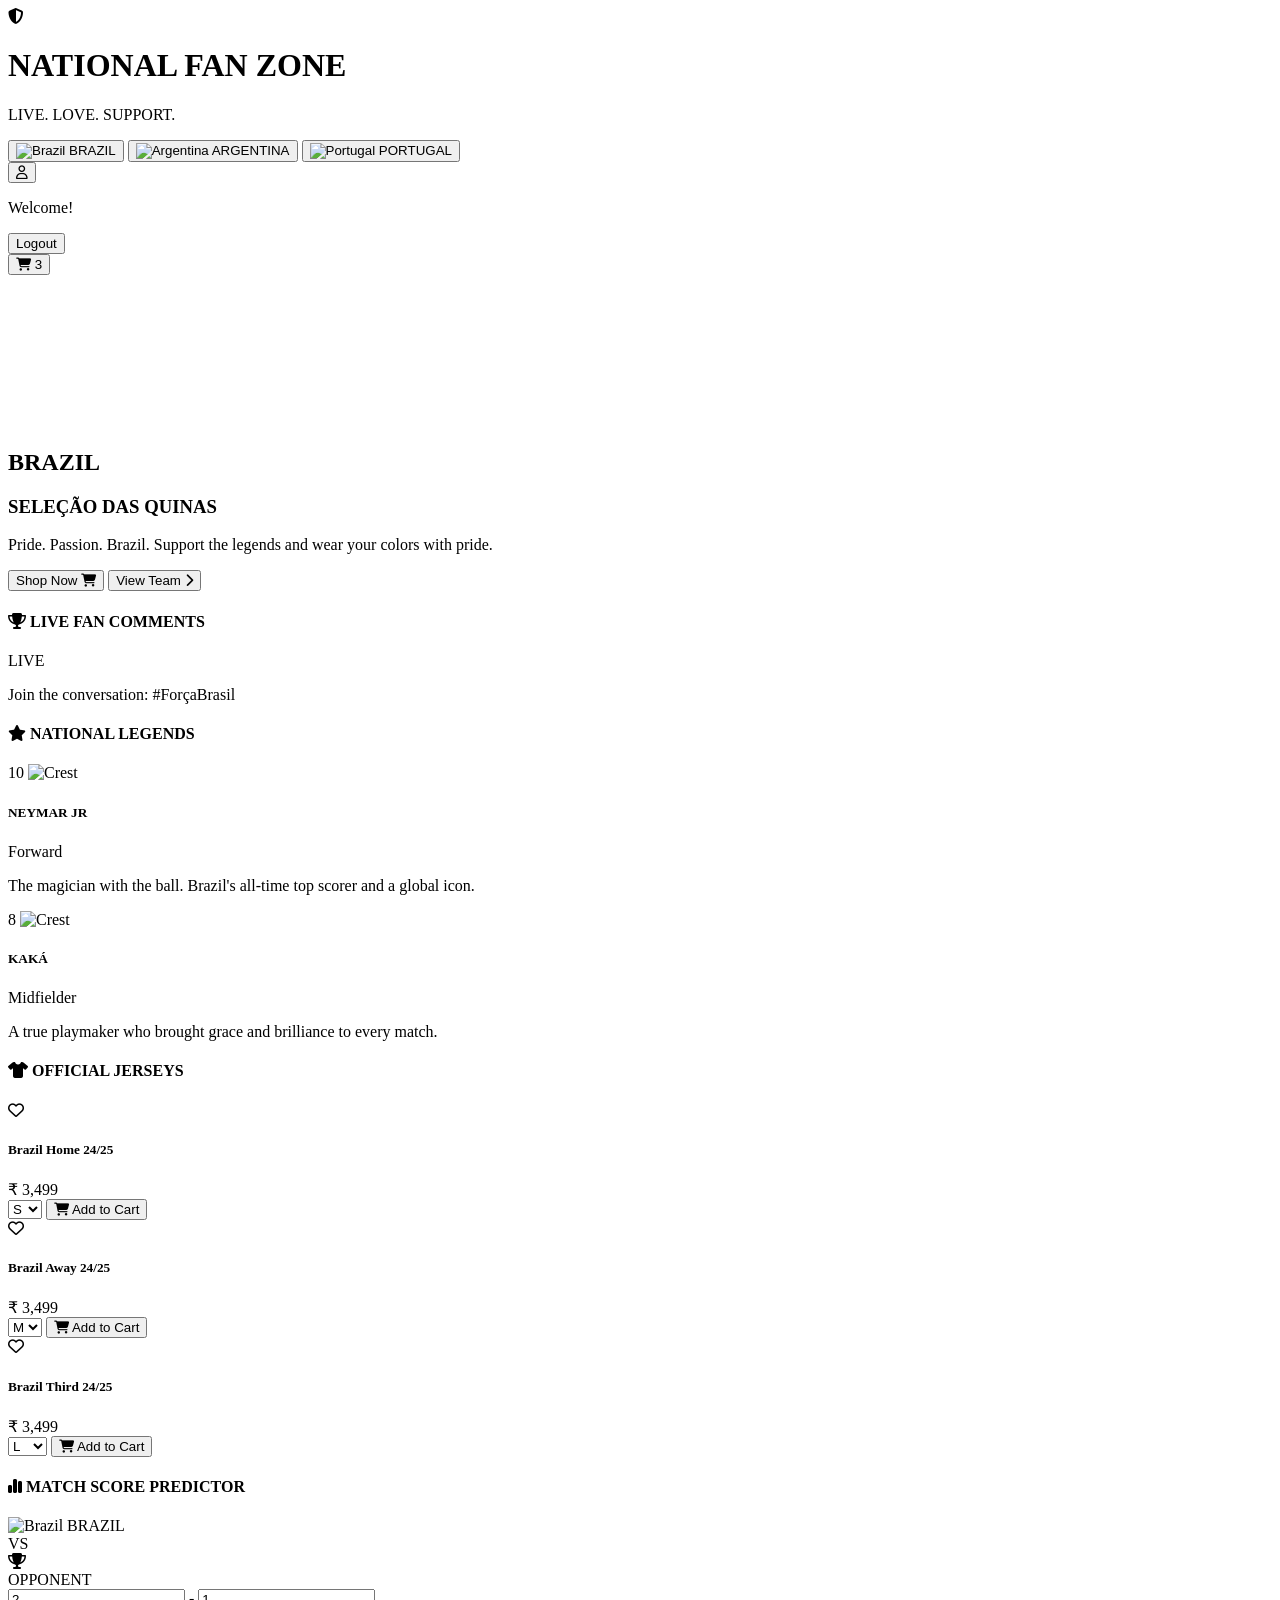
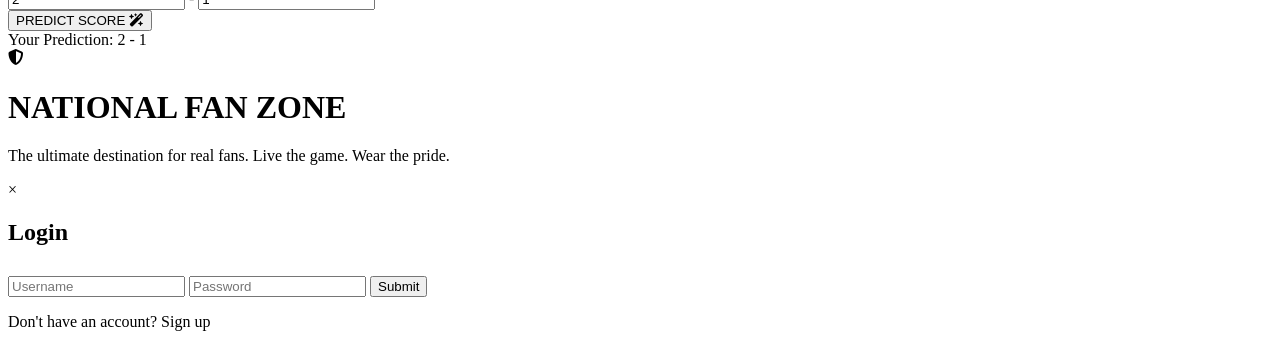
==== indexB.html @ b9e486f1 "removed contact" ====
<!DOCTYPE html>
<html lang="en">
<head>
    <meta charset="UTF-8">
    <meta name="viewport" content="width=device-width, initial-scale=1.0">
    <title>National Fan Zone - Brazil</title>
    <link rel="stylesheet" href="styleB.css">
    <link href="https://fonts.googleapis.com/css2?family=Inter:wght@400;500;700;900&display=swap" rel="stylesheet">
    <link rel="stylesheet" href="https://cdnjs.cloudflare.com/ajax/libs/font-awesome/6.4.0/css/all.min.css">
</head>
<body>
    <div class="app-container">
        <!-- Header -->
        <header class="header">
            <div class="logo">
                <i class="fa-solid fa-shield-halved"></i>
                <div class="logo-text">
                    <h1>NATIONAL <span>FAN ZONE</span></h1>
                    <p>LIVE. LOVE. SUPPORT.</p>
                </div>
            </div>
            
            <div class="country-toggles">
                <button class="country-btn active" onclick="window.location.href='indexB.html'"><img src="https://flagcdn.com/w20/br.png" alt="Brazil"> BRAZIL</button>
                <button class="country-btn" onclick="window.location.href='indexA.html'"><img src="https://flagcdn.com/w20/ar.png" alt="Argentina"> ARGENTINA</button>
                <button class="country-btn" onclick="window.location.href='indexP.html'"><img src="https://flagcdn.com/w20/pt.png" alt="Portugal"> PORTUGAL</button>
            </div>

            <div class="header-right">
                <div style="position: relative;">
                    <button class="icon-btn" id="user-btn"><i class="fa-regular fa-user"></i></button>
                    <div id="user-dropdown">
                        <p id="welcome-msg">Welcome!</p>
                        <button id="logout-btn" class="btn btn-outline btn-sm">Logout</button>
                    </div>
                </div>
                <button class="icon-btn cart-btn">
                    <i class="fa-solid fa-cart-shopping"></i>
                    <span class="badge">3</span>
                </button>
            </div>
        </header>

        <!-- Main Content -->
        <main class="main-grid">
            <!-- Left Banner -->
            <section class="banner-section">
                <video autoplay loop muted playsinline class="hero-video-bg">
                    <source src="video/brazil.mp4" type="video/mp4">
                </video>
                <div class="banner-overlay"></div>
                <div class="banner-content">
                    <h2>BRAZIL</h2>
                    <h3>SELEÇÃO DAS QUINAS</h3>
                    <p>Pride. Passion. Brazil. Support the legends and wear your colors with pride.</p>
                    <div class="banner-buttons">
                        <button class="btn btn-primary">Shop Now <i class="fa-solid fa-cart-shopping"></i></button>
                        <button class="btn btn-outline">View Team <i class="fa-solid fa-chevron-right"></i></button>
                    </div>
                </div>
            </section>

            <!-- Live Fan Comments -->
            <section class="comments-section">
                <div class="section-header">
                    <h4><i class="fa-solid fa-trophy"></i> LIVE FAN COMMENTS</h4>
                    <span class="live-indicator">LIVE</span>
                </div>
                <div class="comments-list">
                    <!-- Comment items will be populated by JS -->
                </div>
                <div class="comments-footer">
                    <p>Join the conversation: <span>#ForçaBrasil</span></p>
                </div>
            </section>

            <!-- National Legends -->
            <section class="legends-section">
                <h4><i class="fa-solid fa-star"></i> NATIONAL LEGENDS</h4>
                <div class="legends-grid">
                    <div class="legend-card">
                        <div class="legend-image" style="background-image: url('https://upload.wikimedia.org/wikipedia/commons/b/bb/Neymar_Jr._with_Al_Hilal%2C_3_October_2023_-_03_%28cropped%29.jpg')">
                            <span class="number">10</span>
                            <img class="crest" src="https://upload.wikimedia.org/wikipedia/en/thumb/c/cb/Confedera%C3%A7%C3%A3o_Brasileira_de_Futebol_logo.svg/1200px-Confedera%C3%A7%C3%A3o_Brasileira_de_Futebol_logo.svg.png" alt="Crest">
                        </div>
                        <div class="legend-info">
                            <h5>NEYMAR JR</h5>
                            <span class="position">Forward</span>
                            <p>The magician with the ball. Brazil's all-time top scorer and a global icon.</p>
                        </div>
                    </div>
                    <div class="legend-card">
                        <div class="legend-image" style="background-image: url('https://upload.wikimedia.org/wikipedia/commons/thumb/c/ca/Kak%C3%A1_2012.jpg/800px-Kak%C3%A1_2012.jpg')">
                            <span class="number">8</span>
                            <img class="crest" src="https://upload.wikimedia.org/wikipedia/en/thumb/c/cb/Confedera%C3%A7%C3%A3o_Brasileira_de_Futebol_logo.svg/1200px-Confedera%C3%A7%C3%A3o_Brasileira_de_Futebol_logo.svg.png" alt="Crest">
                        </div>
                        <div class="legend-info">
                            <h5>KAKÁ</h5>
                            <span class="position">Midfielder</span>
                            <p>A true playmaker who brought grace and brilliance to every match.</p>
                        </div>
                    </div>
                </div>
            </section>

            <!-- Official Jerseys -->
            <section class="jerseys-section">
                <h4><i class="fa-solid fa-shirt"></i> OFFICIAL JERSEYS</h4>
                <div class="jerseys-grid">
                    <div class="jersey-card">
                        <div class="favorite"><i class="fa-regular fa-heart"></i></div>
                        <div class="jersey-img-placeholder" style="background: linear-gradient(135deg, #fce029, #dcb910)"></div>
                        <div class="jersey-info">
                            <h5>Brazil Home 24/25</h5>
                            <span class="price">₹ 3,499</span>
                        </div>
                        <div class="jersey-actions">
                            <select><option>S</option><option>M</option><option>L</option></select>
                            <button class="btn btn-primary btn-sm"><i class="fa-solid fa-cart-shopping"></i> Add to Cart</button>
                        </div>
                    </div>
                    <div class="jersey-card">
                        <div class="favorite"><i class="fa-regular fa-heart"></i></div>
                        <div class="jersey-img-placeholder" style="background: linear-gradient(135deg, #00539f, #003a70)"></div>
                        <div class="jersey-info">
                            <h5>Brazil Away 24/25</h5>
                            <span class="price">₹ 3,499</span>
                        </div>
                        <div class="jersey-actions">
                            <select><option>M</option><option>L</option></select>
                            <button class="btn btn-primary btn-sm"><i class="fa-solid fa-cart-shopping"></i> Add to Cart</button>
                        </div>
                    </div>
                    <div class="jersey-card">
                        <div class="favorite"><i class="fa-regular fa-heart"></i></div>
                        <div class="jersey-img-placeholder" style="background: linear-gradient(135deg, #111, #333)"></div>
                        <div class="jersey-info">
                            <h5>Brazil Third 24/25</h5>
                            <span class="price">₹ 3,499</span>
                        </div>
                        <div class="jersey-actions">
                            <select><option>L</option><option>XL</option></select>
                            <button class="btn btn-primary btn-sm"><i class="fa-solid fa-cart-shopping"></i> Add to Cart</button>
                        </div>
                    </div>
                </div>
            </section>

            <!-- Match Score Predictor -->
            <section class="predictor-section">
                <h4><i class="fa-solid fa-chart-simple"></i> MATCH SCORE PREDICTOR</h4>
                <div class="predictor-teams">
                    <div class="team">
                        <img src="https://flagcdn.com/w40/br.png" alt="Brazil">
                        <span>BRAZIL</span>
                    </div>
                    <div class="vs">VS</div>
                    <div class="team">
                        <div class="trophy-icon"><i class="fa-solid fa-trophy"></i></div>
                        <span>OPPONENT</span>
                    </div>
                </div>
                <div class="score-inputs">
                    <input type="number" id="home-score" value="2" min="0">
                    <span class="dash">-</span>
                    <input type="number" id="away-score" value="1" min="0">
                </div>
                <button class="btn btn-primary btn-full" id="predict-btn">PREDICT SCORE <i class="fa-solid fa-wand-magic-sparkles"></i></button>
                <div class="prediction-result">Your Prediction: <span id="current-prediction">2 - 1</span></div>
            </section>
        </main>

        <!-- Footer -->
        <footer class="footer">
            <div class="footer-logo-section">
                <div class="logo">
                    <i class="fa-solid fa-shield-halved"></i>
                    <div class="logo-text">
                        <h1>NATIONAL <span>FAN ZONE</span></h1>
                        <p>The ultimate destination for real fans. Live the game. Wear the pride.</p>
                    </div>
                </div>
            </div>
        </footer>
    </div>

    <!-- Auth Modal -->
    <div id="auth-modal" class="modal">
        <div class="modal-content">
            <span class="close-btn" id="close-modal">&times;</span>
            <h2 id="modal-title">Login</h2>
            <form id="auth-form">
                <input type="text" id="username" placeholder="Username" required>
                <input type="password" id="password" placeholder="Password" required>
                <button type="submit" class="btn btn-primary btn-full" style="margin-top: 10px;">Submit</button>
            </form>
            <p class="auth-switch"><span id="switch-text">Don't have an account?</span> <span id="switch-auth-mode">Sign up</span></p>
        </div>
    </div>

    <script src="scriptB.js"></script>
</body>
</html>
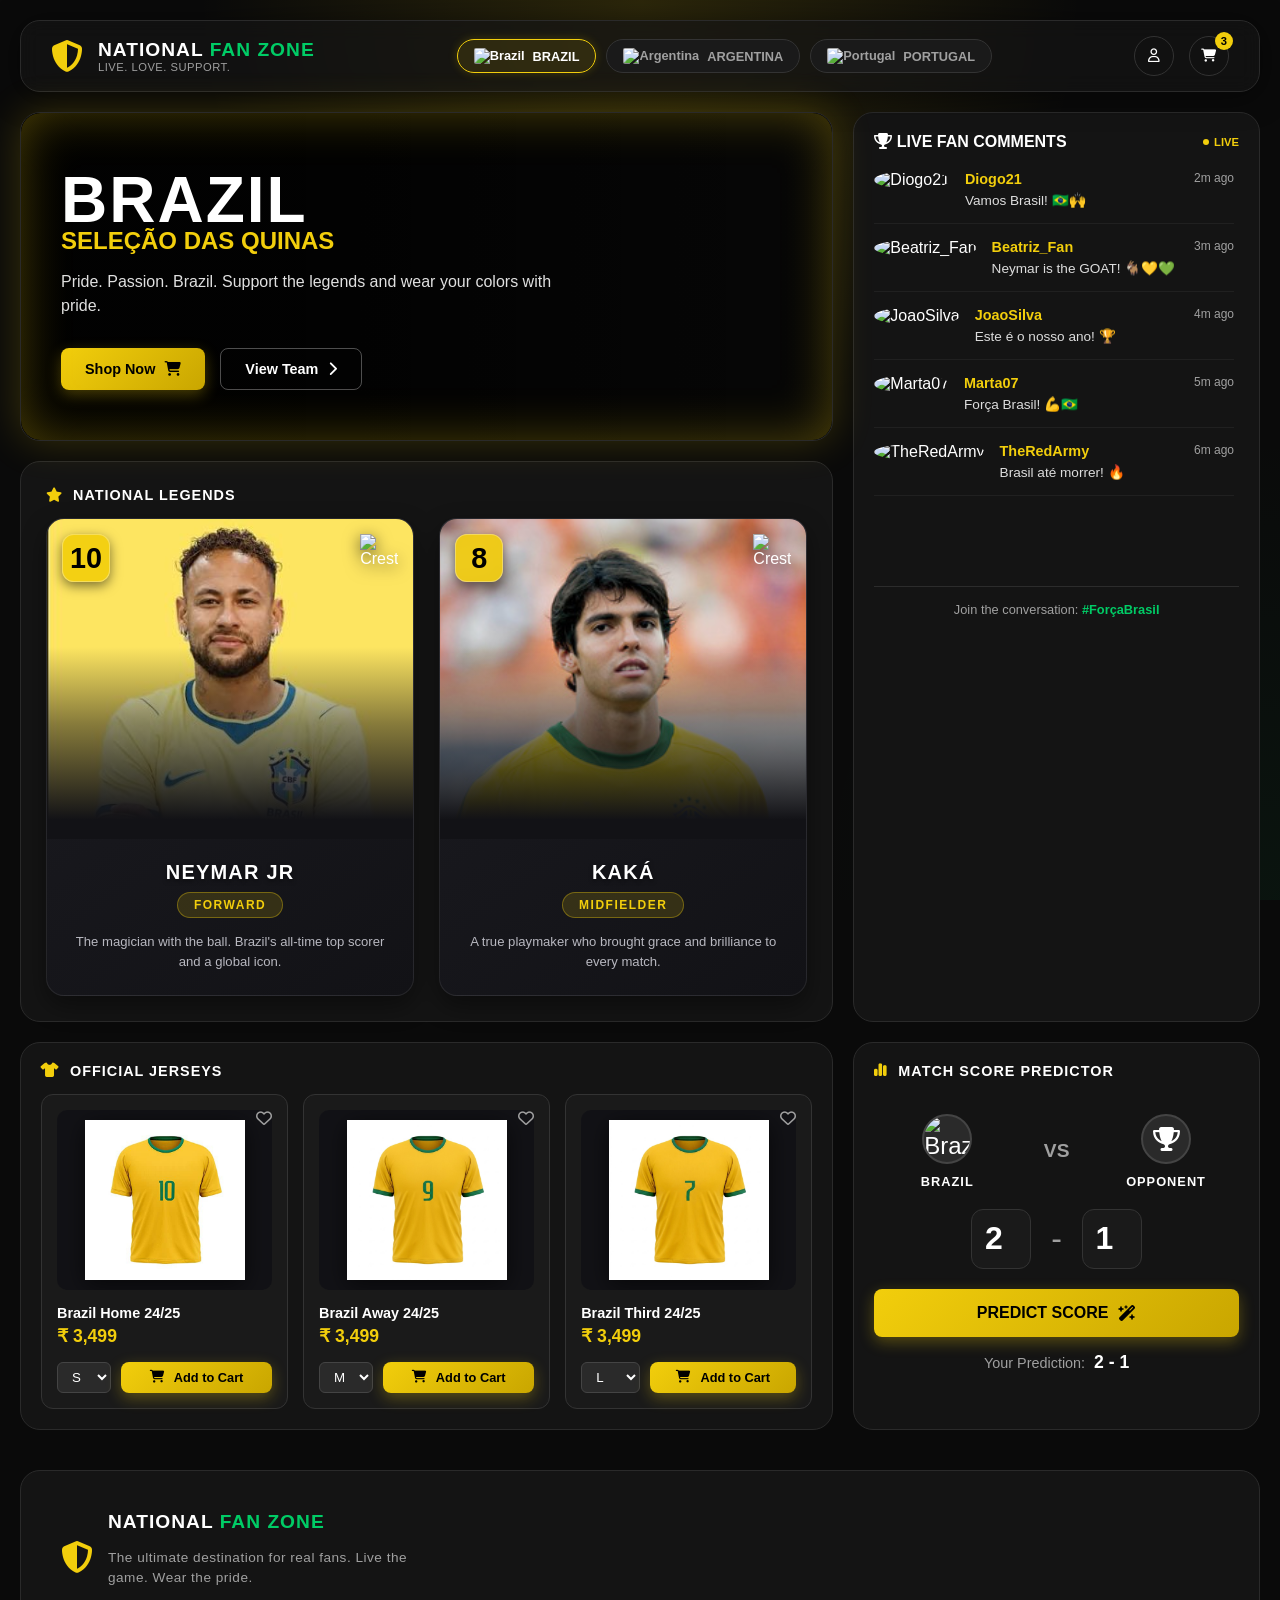
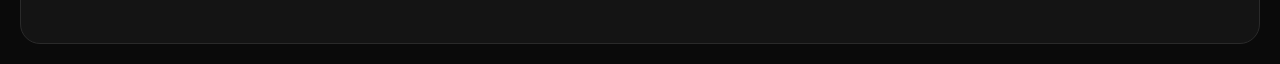
==== commit 3212ceec: "Add legend cards portrait layout, local player photos, and official jersey showcase images across al" ====
--- a/indexB.html
+++ b/indexB.html
@@ -79,25 +79,29 @@
                 <h4><i class="fa-solid fa-star"></i> NATIONAL LEGENDS</h4>
                 <div class="legends-grid">
                     <div class="legend-card">
-                        <div class="legend-image" style="background-image: url('https://upload.wikimedia.org/wikipedia/commons/b/bb/Neymar_Jr._with_Al_Hilal%2C_3_October_2023_-_03_%28cropped%29.jpg')">
-                            <span class="number">10</span>
-                            <img class="crest" src="https://upload.wikimedia.org/wikipedia/en/thumb/c/cb/Confedera%C3%A7%C3%A3o_Brasileira_de_Futebol_logo.svg/1200px-Confedera%C3%A7%C3%A3o_Brasileira_de_Futebol_logo.svg.png" alt="Crest">
-                        </div>
-                        <div class="legend-info">
-                            <h5>NEYMAR JR</h5>
-                            <span class="position">Forward</span>
-                            <p>The magician with the ball. Brazil's all-time top scorer and a global icon.</p>
+                        <div class="legend-card-inner">
+                            <div class="legend-image" style="background-image: url('images/neymar.jpeg')">
+                                <span class="number">10</span>
+                                <img class="crest" src="https://upload.wikimedia.org/wikipedia/en/thumb/c/cb/Confedera%C3%A7%C3%A3o_Brasileira_de_Futebol_logo.svg/1200px-Confedera%C3%A7%C3%A3o_Brasileira_de_Futebol_logo.svg.png" alt="Crest">
+                            </div>
+                            <div class="legend-info">
+                                <h5>NEYMAR JR</h5>
+                                <span class="position">Forward</span>
+                                <p>The magician with the ball. Brazil's all-time top scorer and a global icon.</p>
+                            </div>
                         </div>
                     </div>
                     <div class="legend-card">
-                        <div class="legend-image" style="background-image: url('https://upload.wikimedia.org/wikipedia/commons/thumb/c/ca/Kak%C3%A1_2012.jpg/800px-Kak%C3%A1_2012.jpg')">
-                            <span class="number">8</span>
-                            <img class="crest" src="https://upload.wikimedia.org/wikipedia/en/thumb/c/cb/Confedera%C3%A7%C3%A3o_Brasileira_de_Futebol_logo.svg/1200px-Confedera%C3%A7%C3%A3o_Brasileira_de_Futebol_logo.svg.png" alt="Crest">
-                        </div>
-                        <div class="legend-info">
-                            <h5>KAKÁ</h5>
-                            <span class="position">Midfielder</span>
-                            <p>A true playmaker who brought grace and brilliance to every match.</p>
+                        <div class="legend-card-inner">
+                            <div class="legend-image" style="background-image: url('images/kaka.jpg')">
+                                <span class="number">8</span>
+                                <img class="crest" src="https://upload.wikimedia.org/wikipedia/en/thumb/c/cb/Confedera%C3%A7%C3%A3o_Brasileira_de_Futebol_logo.svg/1200px-Confedera%C3%A7%C3%A3o_Brasileira_de_Futebol_logo.svg.png" alt="Crest">
+                            </div>
+                            <div class="legend-info">
+                                <h5>KAKÁ</h5>
+                                <span class="position">Midfielder</span>
+                                <p>A true playmaker who brought grace and brilliance to every match.</p>
+                            </div>
                         </div>
                     </div>
                 </div>
@@ -109,7 +113,9 @@
                 <div class="jerseys-grid">
                     <div class="jersey-card">
                         <div class="favorite"><i class="fa-regular fa-heart"></i></div>
-                        <div class="jersey-img-placeholder" style="background: linear-gradient(135deg, #fce029, #dcb910)"></div>
+                        <div class="jersey-img-container">
+                            <img src="images/brazil1.jpg" alt="Brazil Home 24/25">
+                        </div>
                         <div class="jersey-info">
                             <h5>Brazil Home 24/25</h5>
                             <span class="price">₹ 3,499</span>
@@ -121,7 +127,9 @@
                     </div>
                     <div class="jersey-card">
                         <div class="favorite"><i class="fa-regular fa-heart"></i></div>
-                        <div class="jersey-img-placeholder" style="background: linear-gradient(135deg, #00539f, #003a70)"></div>
+                        <div class="jersey-img-container">
+                            <img src="images/brazil2.jpeg" alt="Brazil Away 24/25">
+                        </div>
                         <div class="jersey-info">
                             <h5>Brazil Away 24/25</h5>
                             <span class="price">₹ 3,499</span>
@@ -133,7 +141,9 @@
                     </div>
                     <div class="jersey-card">
                         <div class="favorite"><i class="fa-regular fa-heart"></i></div>
-                        <div class="jersey-img-placeholder" style="background: linear-gradient(135deg, #111, #333)"></div>
+                        <div class="jersey-img-container">
+                            <img src="images/brazil3.jpeg" alt="Brazil Third 24/25">
+                        </div>
                         <div class="jersey-info">
                             <h5>Brazil Third 24/25</h5>
                             <span class="price">₹ 3,499</span>
--- a/styleB.css
+++ b/styleB.css
@@ -0,0 +1,1020 @@
+:root {
+    --bg-dark: #0a0a0a;
+    --card-bg: #141414;
+    --card-border: #2a2a2a;
+    --primary-red: #f2ce0c; /* Changed to Yellow */
+    --primary-hover: #ffdf24;
+    --text-main: #ffffff;
+    --text-muted: #a0a0a0;
+    --green-accent: #00cc66; /* Keep green */
+    --glass-bg: rgba(20, 20, 20, 0.7);
+}
+
+* {
+    margin: 0;
+    padding: 0;
+    box-sizing: border-box;
+}
+
+body {
+    font-family: 'Inter', sans-serif;
+    background-color: var(--bg-dark);
+    color: var(--text-main);
+    background-image: radial-gradient(circle at top, rgba(242, 206, 12, 0.15), transparent 40%),
+                      radial-gradient(circle at bottom right, rgba(0, 204, 102, 0.05), transparent 30%);
+    background-attachment: fixed;
+    min-height: 100vh;
+}
+
+.app-container {
+    max-width: 1400px;
+    margin: 0 auto;
+    padding: 20px;
+}
+
+/* Header */
+.header {
+    display: flex;
+    justify-content: space-between;
+    align-items: center;
+    padding: 15px 30px;
+    background: var(--glass-bg);
+    backdrop-filter: blur(10px);
+    border-radius: 20px;
+    border: 1px solid var(--card-border);
+    margin-bottom: 20px;
+    box-shadow: 0 4px 30px rgba(0, 0, 0, 0.5);
+}
+
+.logo {
+    display: flex;
+    align-items: center;
+    gap: 15px;
+}
+
+.logo i {
+    font-size: 2rem;
+    color: var(--primary-red);
+}
+
+.logo-text h1 {
+    font-size: 1.2rem;
+    font-weight: 900;
+    letter-spacing: 1px;
+}
+
+.logo-text h1 span {
+    color: var(--green-accent);
+}
+
+.logo-text p {
+    font-size: 0.7rem;
+    color: var(--text-muted);
+    letter-spacing: 0.5px;
+}
+
+.country-toggles {
+    display: flex;
+    gap: 10px;
+}
+
+.country-btn {
+    background: #1a1a1a;
+    border: 1px solid #333;
+    color: var(--text-muted);
+    padding: 8px 16px;
+    border-radius: 20px;
+    display: flex;
+    align-items: center;
+    gap: 8px;
+    font-size: 0.8rem;
+    font-weight: 600;
+    cursor: pointer;
+    transition: all 0.3s ease;
+}
+
+.country-btn img {
+    border-radius: 2px;
+}
+
+.country-btn:hover {
+    background: #2a2a2a;
+    color: white;
+}
+
+.country-btn.active {
+    background: rgba(242, 206, 12, 0.1);
+    border-color: var(--primary-red);
+    color: white;
+    box-shadow: 0 0 10px rgba(242, 206, 12, 0.2);
+}
+
+.header-right {
+    display: flex;
+    align-items: center;
+    gap: 15px;
+}
+
+.search-bar {
+    position: relative;
+}
+
+.search-bar input {
+    background: #1a1a1a;
+    border: 1px solid #333;
+    border-radius: 20px;
+    padding: 10px 15px 10px 40px;
+    color: white;
+    font-size: 0.9rem;
+    width: 250px;
+    transition: all 0.3s ease;
+}
+
+.search-bar input:focus {
+    outline: none;
+    border-color: var(--text-muted);
+    width: 280px;
+}
+
+.search-bar i {
+    position: absolute;
+    left: 15px;
+    top: 50%;
+    transform: translateY(-50%);
+    color: var(--text-muted);
+}
+
+.icon-btn {
+    background: transparent;
+    border: 1px solid #333;
+    color: white;
+    width: 40px;
+    height: 40px;
+    border-radius: 50%;
+    display: flex;
+    justify-content: center;
+    align-items: center;
+    cursor: pointer;
+    transition: all 0.3s ease;
+    position: relative;
+}
+
+.icon-btn:hover {
+    background: #2a2a2a;
+}
+
+.badge {
+    position: absolute;
+    top: -5px;
+    right: -5px;
+    background: var(--primary-red);
+    color: black;
+    font-size: 0.7rem;
+    font-weight: bold;
+    width: 18px;
+    height: 18px;
+    border-radius: 50%;
+    display: flex;
+    justify-content: center;
+    align-items: center;
+}
+
+/* Main Grid Layout */
+.main-grid {
+    display: grid;
+    grid-template-columns: 2fr 1fr;
+    grid-template-rows: auto auto auto;
+    gap: 20px;
+    grid-template-areas:
+        "banner comments"
+        "legends comments"
+        "jerseys predictor";
+}
+
+/* Base Card Style */
+.card-style {
+    background: var(--card-bg);
+    border-radius: 15px;
+    border: 1px solid var(--card-border);
+    padding: 20px;
+    box-shadow: 0 10px 30px rgba(0, 0, 0, 0.5);
+}
+
+section > h4 {
+    font-size: 0.9rem;
+    margin-bottom: 15px;
+    display: flex;
+    align-items: center;
+    gap: 10px;
+    text-transform: uppercase;
+    letter-spacing: 1px;
+}
+
+section > h4 i {
+    color: var(--primary-red);
+}
+
+/* Banner Section */
+.banner-section {
+    grid-area: banner;
+    background: #0a0a0a;
+    border-radius: 20px;
+    padding: 50px 40px;
+    border: 1px solid var(--card-border);
+    position: relative;
+    overflow: hidden;
+    box-shadow: 0 0 40px rgba(242, 206, 12, 0.2);
+}
+
+.hero-video-bg {
+    position: absolute;
+    top: 0;
+    left: 0;
+    width: 100%;
+    height: 100%;
+    object-fit: cover;
+    z-index: 0;
+    pointer-events: none;
+}
+
+.banner-overlay {
+    position: absolute;
+    top: 0;
+    left: 0;
+    width: 100%;
+    height: 100%;
+    background: linear-gradient(to right, rgba(0, 0, 0, 0.85) 35%, rgba(0, 0, 0, 0.35) 100%);
+    z-index: 1;
+    pointer-events: none;
+}
+
+.banner-section::after {
+    content: '';
+    position: absolute;
+    top: 0;
+    left: 0;
+    right: 0;
+    bottom: 0;
+    box-shadow: inset 0 0 50px rgba(242, 206, 12, 0.3);
+    pointer-events: none;
+    border-radius: 20px;
+    z-index: 2;
+}
+
+.banner-content {
+    position: relative;
+    z-index: 2;
+    max-width: 500px;
+}
+
+.banner-content h2 {
+    font-size: 4rem;
+    font-weight: 900;
+    letter-spacing: 2px;
+    margin-bottom: -10px;
+}
+
+.banner-content h3 {
+    font-size: 1.5rem;
+    color: var(--primary-red);
+    margin-bottom: 15px;
+    font-weight: 700;
+}
+
+.banner-content p {
+    color: #e0e0e0;
+    margin-bottom: 30px;
+    line-height: 1.5;
+}
+
+.banner-buttons {
+    display: flex;
+    gap: 15px;
+}
+
+.btn {
+    padding: 12px 24px;
+    border-radius: 8px;
+    font-weight: 600;
+    font-size: 0.9rem;
+    cursor: pointer;
+    display: inline-flex;
+    align-items: center;
+    gap: 10px;
+    transition: all 0.3s ease;
+    border: none;
+}
+
+.btn-primary {
+    background: linear-gradient(135deg, var(--primary-red), #c9a600);
+    color: black;
+    box-shadow: 0 5px 15px rgba(242, 206, 12, 0.3);
+}
+
+.btn-primary:hover {
+    background: linear-gradient(135deg, var(--primary-hover), var(--primary-red));
+    box-shadow: 0 8px 20px rgba(242, 206, 12, 0.4);
+    transform: translateY(-2px);
+}
+
+.btn-outline {
+    background: transparent;
+    border: 1px solid rgba(255, 255, 255, 0.3);
+    color: white;
+}
+
+.btn-outline:hover {
+    background: rgba(255, 255, 255, 0.1);
+    border-color: white;
+}
+
+/* Comments Section */
+.comments-section {
+    grid-area: comments;
+    background: var(--card-bg);
+    border-radius: 20px;
+    border: 1px solid var(--card-border);
+    padding: 20px;
+    display: flex;
+    flex-direction: column;
+}
+
+.section-header {
+    display: flex;
+    justify-content: space-between;
+    align-items: center;
+    margin-bottom: 20px;
+}
+
+.live-indicator {
+    color: var(--primary-red);
+    font-size: 0.7rem;
+    font-weight: 700;
+    display: flex;
+    align-items: center;
+    gap: 5px;
+}
+
+.live-indicator::before {
+    content: '';
+    display: block;
+    width: 6px;
+    height: 6px;
+    background: var(--primary-red);
+    border-radius: 50%;
+    animation: blink 1.5s infinite;
+}
+
+@keyframes blink {
+    0% { opacity: 1; }
+    50% { opacity: 0.3; }
+    100% { opacity: 1; }
+}
+
+.comments-list {
+    flex: 1;
+    display: flex;
+    flex-direction: column;
+    gap: 15px;
+    overflow-y: auto;
+    max-height: 400px;
+    padding-right: 5px;
+}
+
+.comment-item {
+    display: flex;
+    gap: 15px;
+    padding-bottom: 15px;
+    border-bottom: 1px solid rgba(255, 255, 255, 0.05);
+}
+
+.comment-avatar img {
+    width: 40px;
+    height: 40px;
+    border-radius: 50%;
+    object-fit: cover;
+}
+
+.comment-content {
+    flex: 1;
+}
+
+.comment-top {
+    display: flex;
+    justify-content: space-between;
+    margin-bottom: 5px;
+}
+
+.comment-author {
+    font-weight: 600;
+    font-size: 0.9rem;
+    color: var(--primary-red);
+}
+
+.comment-time {
+    font-size: 0.75rem;
+    color: var(--text-muted);
+}
+
+.comment-text {
+    font-size: 0.85rem;
+    color: #ddd;
+}
+
+.comments-footer {
+    margin-top: 15px;
+    text-align: center;
+    font-size: 0.8rem;
+    color: var(--text-muted);
+    padding-top: 15px;
+    border-top: 1px solid rgba(255, 255, 255, 0.1);
+}
+
+.comments-footer span {
+    color: var(--green-accent);
+    font-weight: bold;
+}
+
+/* Legends Section */
+.legends-section {
+    grid-area: legends;
+    background: var(--card-bg);
+    border-radius: 20px;
+    border: 1px solid var(--card-border);
+    padding: 25px;
+}
+
+.legends-grid {
+    display: grid;
+    grid-template-columns: 1fr 1fr;
+    gap: 25px;
+}
+
+.legend-card {
+    background: transparent;
+    border-radius: 18px;
+    position: relative;
+    cursor: pointer;
+    transition: all 0.4s cubic-bezier(0.165, 0.84, 0.44, 1);
+    box-shadow: 0 10px 25px rgba(0, 0, 0, 0.4);
+}
+
+.legend-card::before {
+    content: '';
+    position: absolute;
+    top: -3px;
+    left: -3px;
+    right: -3px;
+    bottom: -3px;
+    border-radius: 21px;
+    background: linear-gradient(135deg, #f2ce0c 0%, #00cc66 50%, #00539f 100%);
+    z-index: 0;
+    opacity: 0;
+    transition: opacity 0.4s ease, filter 0.4s ease;
+}
+
+.legend-card:hover {
+    transform: translateY(-8px);
+}
+
+.legend-card:hover::before {
+    opacity: 0.4;
+    filter: blur(4px);
+}
+
+/* Active State: Brazil Colored Line on the Outside */
+.legend-card.active {
+    transform: translateY(-6px);
+}
+
+.legend-card.active::before {
+    opacity: 1;
+    filter: drop-shadow(0 0 12px rgba(242, 206, 12, 0.6));
+    animation: brazilPulse 3s ease-in-out infinite alternate;
+}
+
+@keyframes brazilPulse {
+    0% {
+        filter: drop-shadow(0 0 8px rgba(242, 206, 12, 0.6));
+    }
+    50% {
+        filter: drop-shadow(0 0 16px rgba(0, 204, 102, 0.8));
+    }
+    100% {
+        filter: drop-shadow(0 0 12px rgba(0, 83, 159, 0.7));
+    }
+}
+
+.legend-card-inner {
+    position: relative;
+    z-index: 1;
+    border-radius: 18px;
+    overflow: hidden;
+    background: linear-gradient(145deg, #1c1c22, #121216);
+    border: 1px solid rgba(255, 255, 255, 0.08);
+    height: 100%;
+    display: flex;
+    flex-direction: column;
+}
+
+.legend-image {
+    height: 320px;
+    background-size: cover;
+    background-position: top center;
+    position: relative;
+}
+
+.legend-image::after {
+    content: '';
+    position: absolute;
+    bottom: 0;
+    left: 0;
+    right: 0;
+    height: 60%;
+    background: linear-gradient(to top, #121216 10%, rgba(18, 18, 22, 0.5) 60%, transparent);
+}
+
+.legend-image .number {
+    position: absolute;
+    top: 15px;
+    left: 15px;
+    font-size: 1.8rem;
+    font-weight: 900;
+    color: #000000;
+    z-index: 2;
+    background: rgba(242, 206, 12, 0.9);
+    backdrop-filter: blur(8px);
+    border: 1px solid rgba(255, 255, 255, 0.3);
+    width: 48px;
+    height: 48px;
+    border-radius: 12px;
+    display: flex;
+    align-items: center;
+    justify-content: center;
+    box-shadow: 0 4px 12px rgba(0,0,0,0.5);
+}
+
+.legend-image .crest {
+    position: absolute;
+    top: 15px;
+    right: 15px;
+    width: 38px;
+    filter: drop-shadow(0 4px 8px rgba(0,0,0,0.6));
+    z-index: 2;
+}
+
+.legend-info {
+    padding: 22px 18px;
+    text-align: center;
+    flex: 1;
+    display: flex;
+    flex-direction: column;
+    align-items: center;
+    justify-content: center;
+}
+
+.legend-info h5 {
+    font-size: 1.25rem;
+    font-weight: 900;
+    letter-spacing: 1.2px;
+    color: #ffffff;
+    margin-bottom: 8px;
+    text-shadow: 0 2px 4px rgba(0,0,0,0.5);
+}
+
+.legend-info .position {
+    display: inline-block;
+    font-size: 0.75rem;
+    font-weight: 800;
+    letter-spacing: 1.5px;
+    text-transform: uppercase;
+    color: #f2ce0c;
+    background: rgba(242, 206, 12, 0.15);
+    border: 1px solid rgba(242, 206, 12, 0.35);
+    padding: 5px 16px;
+    border-radius: 20px;
+    margin-bottom: 14px;
+}
+
+.legend-info p {
+    font-size: 0.82rem;
+    color: #b8b8c0;
+    line-height: 1.55;
+}
+
+/* Jerseys Section */
+.jerseys-section {
+    grid-area: jerseys;
+    background: var(--card-bg);
+    border-radius: 20px;
+    border: 1px solid var(--card-border);
+    padding: 20px;
+}
+
+.jerseys-grid {
+    display: grid;
+    grid-template-columns: repeat(3, 1fr);
+    gap: 15px;
+}
+
+.jersey-card {
+    background: #1a1a1a;
+    border-radius: 12px;
+    padding: 15px;
+    border: 1px solid #333;
+    position: relative;
+    transition: all 0.3s ease;
+}
+
+.jersey-card:hover {
+    border-color: var(--primary-red);
+    box-shadow: 0 5px 15px rgba(242, 206, 12, 0.1);
+}
+
+.favorite {
+    position: absolute;
+    top: 15px;
+    right: 15px;
+    color: var(--text-muted);
+    cursor: pointer;
+    z-index: 2;
+}
+
+.favorite:hover {
+    color: white;
+}
+
+.jersey-img-container {
+    height: 180px;
+    border-radius: 10px;
+    margin-bottom: 15px;
+    position: relative;
+    overflow: hidden;
+    background: #121216;
+    display: flex;
+    align-items: center;
+    justify-content: center;
+    padding: 10px;
+}
+
+.jersey-img-container img {
+    max-height: 100%;
+    max-width: 100%;
+    object-fit: contain;
+    transition: transform 0.3s ease;
+    filter: drop-shadow(0 5px 12px rgba(0,0,0,0.6));
+}
+
+.jersey-card:hover .jersey-img-container img {
+    transform: scale(1.08);
+}
+
+.jersey-info h5 {
+    font-size: 0.9rem;
+    margin-bottom: 5px;
+    white-space: nowrap;
+    overflow: hidden;
+    text-overflow: ellipsis;
+}
+
+.jersey-info .price {
+    color: var(--primary-red);
+    font-weight: 700;
+    font-size: 1.1rem;
+    display: block;
+    margin-bottom: 15px;
+}
+
+.jersey-actions {
+    display: flex;
+    gap: 10px;
+}
+
+.jersey-actions select {
+    background: #2a2a2a;
+    color: white;
+    border: 1px solid #444;
+    border-radius: 6px;
+    padding: 5px 10px;
+    outline: none;
+    cursor: pointer;
+}
+
+.btn-sm {
+    padding: 8px 12px;
+    font-size: 0.8rem;
+    flex: 1;
+    justify-content: center;
+}
+
+/* Predictor Section */
+.predictor-section {
+    grid-area: predictor;
+    background: var(--card-bg);
+    border-radius: 20px;
+    border: 1px solid var(--card-border);
+    padding: 20px;
+    display: flex;
+    flex-direction: column;
+}
+
+.predictor-teams {
+    display: flex;
+    justify-content: space-between;
+    align-items: center;
+    margin: 20px 0;
+}
+
+.team {
+    display: flex;
+    flex-direction: column;
+    align-items: center;
+    gap: 10px;
+    width: 40%;
+}
+
+.team img, .trophy-icon {
+    width: 50px;
+    height: 50px;
+    border-radius: 50%;
+    object-fit: cover;
+    background: #2a2a2a;
+    display: flex;
+    justify-content: center;
+    align-items: center;
+    font-size: 1.5rem;
+    border: 2px solid #444;
+}
+
+.team span {
+    font-size: 0.8rem;
+    font-weight: bold;
+    letter-spacing: 1px;
+}
+
+.vs {
+    font-weight: 900;
+    font-size: 1.2rem;
+    color: var(--text-muted);
+}
+
+.score-inputs {
+    display: flex;
+    justify-content: center;
+    align-items: center;
+    gap: 20px;
+    margin-bottom: 20px;
+}
+
+.score-inputs input {
+    width: 60px;
+    height: 60px;
+    background: #1a1a1a;
+    border: 1px solid #333;
+    border-radius: 12px;
+    color: white;
+    font-size: 2rem;
+    font-weight: 700;
+    text-align: center;
+}
+
+.score-inputs input:focus {
+    outline: none;
+    border-color: var(--primary-red);
+}
+
+.score-inputs .dash {
+    font-size: 2rem;
+    color: var(--text-muted);
+}
+
+.btn-full {
+    width: 100%;
+    justify-content: center;
+    margin-bottom: 15px;
+    padding: 15px;
+    font-size: 1rem;
+}
+
+.prediction-result {
+    text-align: center;
+    font-size: 0.9rem;
+    color: var(--text-muted);
+}
+
+.prediction-result span {
+    color: white;
+    font-weight: bold;
+    font-size: 1.1rem;
+    margin-left: 5px;
+}
+
+/* Footer */
+.footer {
+    margin-top: 40px;
+    background: var(--card-bg);
+    border-radius: 20px;
+    border: 1px solid var(--card-border);
+    padding: 40px;
+    display: grid;
+    grid-template-columns: 2fr 2fr 1fr;
+    gap: 40px;
+}
+
+.footer-logo-section p {
+    font-size: 0.85rem;
+    color: var(--text-muted);
+    margin: 15px 0;
+    line-height: 1.5;
+    max-width: 300px;
+}
+
+.socials {
+    display: flex;
+    gap: 15px;
+}
+
+.socials a {
+    width: 36px;
+    height: 36px;
+    background: #1a1a1a;
+    border: 1px solid #333;
+    border-radius: 50%;
+    display: flex;
+    justify-content: center;
+    align-items: center;
+    color: white;
+    text-decoration: none;
+    transition: all 0.3s ease;
+}
+
+.socials a:hover {
+    background: var(--primary-red);
+    border-color: var(--primary-red);
+    color: black;
+}
+
+.footer-links {
+    display: flex;
+    gap: 50px;
+}
+
+.link-col h4 {
+    font-size: 0.9rem;
+    margin-bottom: 20px;
+}
+
+.link-col a {
+    display: block;
+    color: var(--text-muted);
+    text-decoration: none;
+    font-size: 0.85rem;
+    margin-bottom: 12px;
+    transition: color 0.3s ease;
+}
+
+.link-col a:hover {
+    color: white;
+}
+
+.footer-newsletter h4 {
+    font-size: 0.9rem;
+    margin-bottom: 10px;
+}
+
+.footer-newsletter p {
+    font-size: 0.85rem;
+    color: var(--text-muted);
+    margin-bottom: 20px;
+}
+
+.newsletter-input {
+    display: flex;
+    gap: 10px;
+}
+
+.newsletter-input input {
+    background: #1a1a1a;
+    border: 1px solid #333;
+    padding: 12px 15px;
+    border-radius: 8px;
+    color: white;
+    flex: 1;
+}
+
+.newsletter-input input:focus {
+    outline: none;
+    border-color: var(--primary-red);
+}
+
+/* Responsive adjustments */
+@media (max-width: 1200px) {
+    .main-grid {
+        grid-template-columns: 1fr;
+        grid-template-areas:
+            "banner"
+            "comments"
+            "legends"
+            "jerseys"
+            "predictor";
+    }
+    
+    .comments-list {
+        max-height: 300px;
+    }
+    
+    .footer {
+        grid-template-columns: 1fr;
+    }
+}
+
+/* Modal styles */
+.modal {
+    display: none;
+    position: fixed;
+    z-index: 100;
+    left: 0;
+    top: 0;
+    width: 100%;
+    height: 100%;
+    background-color: rgba(0, 0, 0, 0.7);
+    justify-content: center;
+    align-items: center;
+}
+
+.modal-content {
+    background: var(--card-bg);
+    border: 1px solid var(--card-border);
+    padding: 30px;
+    border-radius: 15px;
+    width: 350px;
+    text-align: center;
+    position: relative;
+    box-shadow: 0 10px 30px rgba(0, 0, 0, 0.5);
+}
+
+.close-btn {
+    position: absolute;
+    top: 15px;
+    right: 20px;
+    color: var(--text-muted);
+    font-size: 1.5rem;
+    cursor: pointer;
+}
+
+.close-btn:hover {
+    color: white;
+}
+
+#auth-form input {
+    width: 100%;
+    padding: 12px;
+    margin: 10px 0;
+    background: #1a1a1a;
+    border: 1px solid #333;
+    border-radius: 8px;
+    color: white;
+    box-sizing: border-box;
+}
+
+#auth-form input:focus {
+    outline: none;
+    border-color: var(--primary-red);
+}
+
+.auth-switch {
+    margin-top: 15px;
+    font-size: 0.8rem;
+    color: var(--text-muted);
+}
+
+.auth-switch span#switch-auth-mode {
+    color: var(--primary-red);
+    cursor: pointer;
+    font-weight: bold;
+}
+
+#user-dropdown {
+    display: none;
+    position: absolute;
+    top: 60px;
+    right: 0px;
+    background: var(--card-bg);
+    border: 1px solid var(--card-border);
+    padding: 15px;
+    border-radius: 10px;
+    box-shadow: 0 5px 15px rgba(0, 0, 0, 0.5);
+    z-index: 50;
+    min-width: 150px;
+    text-align: center;
+}
+
+#user-dropdown p {
+    margin-bottom: 10px;
+    font-size: 0.9rem;
+    font-weight: bold;
+}
+
+#user-dropdown button {
+    width: 100%;
+}
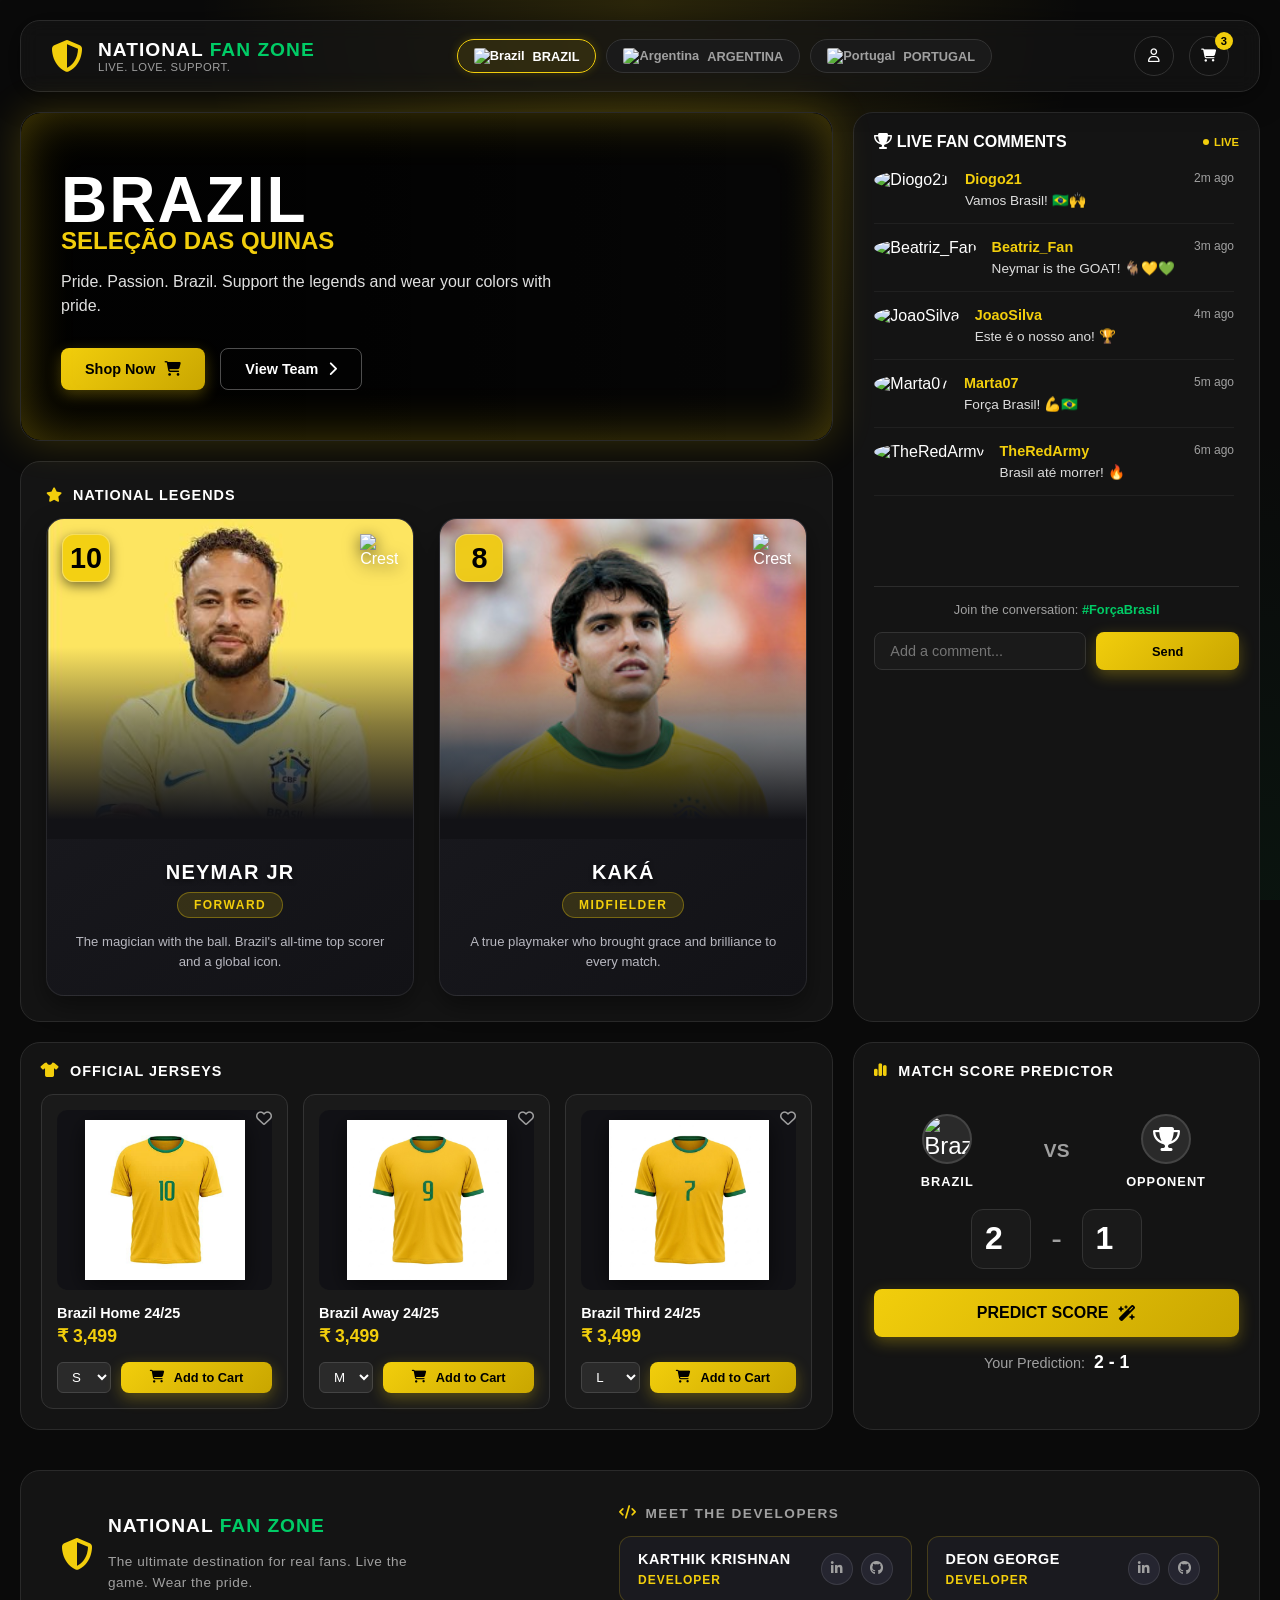
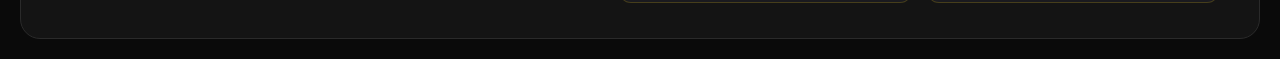
==== commit aa0e5937: "Merge pull request #5 from iamkarthik2004/main Add Meet the Developers section in footers with custo" ====
--- a/indexB.html
+++ b/indexB.html
@@ -71,6 +71,10 @@
                 </div>
                 <div class="comments-footer">
                     <p>Join the conversation: <span>#ForçaBrasil</span></p>
+                    <div class="chat-input-area">
+                        <input type="text" id="chat-input" placeholder="Add a comment...">
+                        <button id="send-btn" class="btn btn-primary btn-sm">Send</button>
+                    </div>
                 </div>
             </section>
 
@@ -188,6 +192,31 @@
                     <div class="logo-text">
                         <h1>NATIONAL <span>FAN ZONE</span></h1>
                         <p>The ultimate destination for real fans. Live the game. Wear the pride.</p>
+                    </div>
+                </div>
+            </div>
+            <div class="footer-devs-section">
+                <h4 class="devs-title"><i class="fa-solid fa-code"></i> MEET THE DEVELOPERS</h4>
+                <div class="devs-grid">
+                    <div class="dev-card">
+                        <div class="dev-info">
+                            <h5>KARTHIK KRISHNAN</h5>
+                            <span class="dev-role">Developer</span>
+                        </div>
+                        <div class="dev-links">
+                            <a href="https://www.linkedin.com/in/karthikkk708/" target="_blank" rel="noopener noreferrer" title="LinkedIn"><i class="fa-brands fa-linkedin-in"></i></a>
+                            <a href="https://github.com/iamkarthik2004" target="_blank" rel="noopener noreferrer" title="GitHub"><i class="fa-brands fa-github"></i></a>
+                        </div>
+                    </div>
+                    <div class="dev-card">
+                        <div class="dev-info">
+                            <h5>DEON GEORGE</h5>
+                            <span class="dev-role">Developer</span>
+                        </div>
+                        <div class="dev-links">
+                            <a href="https://www.linkedin.com/in/deon-george-vadakkel/" target="_blank" rel="noopener noreferrer" title="LinkedIn"><i class="fa-brands fa-linkedin-in"></i></a>
+                            <a href="https://github.com/deon-george" target="_blank" rel="noopener noreferrer" title="GitHub"><i class="fa-brands fa-github"></i></a>
+                        </div>
                     </div>
                 </div>
             </div>
--- a/styleB.css
+++ b/styleB.css
@@ -815,18 +815,106 @@
     background: var(--card-bg);
     border-radius: 20px;
     border: 1px solid var(--card-border);
-    padding: 40px;
-    display: grid;
-    grid-template-columns: 2fr 2fr 1fr;
+    padding: 35px 40px;
+    display: flex;
+    justify-content: space-between;
+    align-items: center;
     gap: 40px;
+    flex-wrap: wrap;
 }
 
 .footer-logo-section p {
     font-size: 0.85rem;
     color: var(--text-muted);
-    margin: 15px 0;
+    margin: 15px 0 0 0;
     line-height: 1.5;
-    max-width: 300px;
+    max-width: 320px;
+}
+
+.footer-devs-section {
+    flex: 1;
+    min-width: 320px;
+    max-width: 600px;
+}
+
+.devs-title {
+    font-size: 0.85rem;
+    letter-spacing: 1.5px;
+    color: var(--text-muted);
+    margin-bottom: 15px;
+    display: flex;
+    align-items: center;
+    gap: 8px;
+}
+
+.devs-title i {
+    color: var(--primary-red);
+}
+
+.devs-grid {
+    display: grid;
+    grid-template-columns: repeat(auto-fit, minmax(240px, 1fr));
+    gap: 15px;
+}
+
+.dev-card {
+    background: #1a1a1f;
+    border: 1px solid rgba(242, 206, 12, 0.2);
+    border-radius: 12px;
+    padding: 14px 18px;
+    display: flex;
+    justify-content: space-between;
+    align-items: center;
+    transition: all 0.3s ease;
+}
+
+.dev-card:hover {
+    border-color: var(--primary-red);
+    box-shadow: 0 4px 15px rgba(242, 206, 12, 0.25);
+    transform: translateY(-2px);
+}
+
+.dev-info h5 {
+    font-size: 0.9rem;
+    font-weight: 700;
+    color: #ffffff;
+    letter-spacing: 0.5px;
+    margin-bottom: 3px;
+}
+
+.dev-role {
+    font-size: 0.75rem;
+    color: #f2ce0c;
+    font-weight: 600;
+    text-transform: uppercase;
+    letter-spacing: 1px;
+}
+
+.dev-links {
+    display: flex;
+    gap: 8px;
+}
+
+.dev-links a {
+    width: 32px;
+    height: 32px;
+    border-radius: 50%;
+    background: #252530;
+    border: 1px solid rgba(255, 255, 255, 0.1);
+    color: var(--text-muted);
+    display: flex;
+    align-items: center;
+    justify-content: center;
+    text-decoration: none;
+    font-size: 0.85rem;
+    transition: all 0.3s ease;
+}
+
+.dev-links a:hover {
+    background: var(--primary-red);
+    border-color: var(--primary-red);
+    color: #000000;
+    transform: scale(1.1);
 }
 
 .socials {
@@ -928,6 +1016,28 @@
     }
 }
 
+/* Chat Input Area */
+.chat-input-area {
+    display: flex;
+    gap: 10px;
+    margin-top: 15px;
+}
+
+.chat-input-area input {
+    flex: 1;
+    padding: 10px 15px;
+    border-radius: 8px;
+    border: 1px solid #333;
+    background: #1a1a1a;
+    color: white;
+    font-size: 0.9rem;
+}
+
+.chat-input-area input:focus {
+    outline: none;
+    border-color: var(--primary-red);
+}
+
 /* Modal styles */
 .modal {
     display: none;
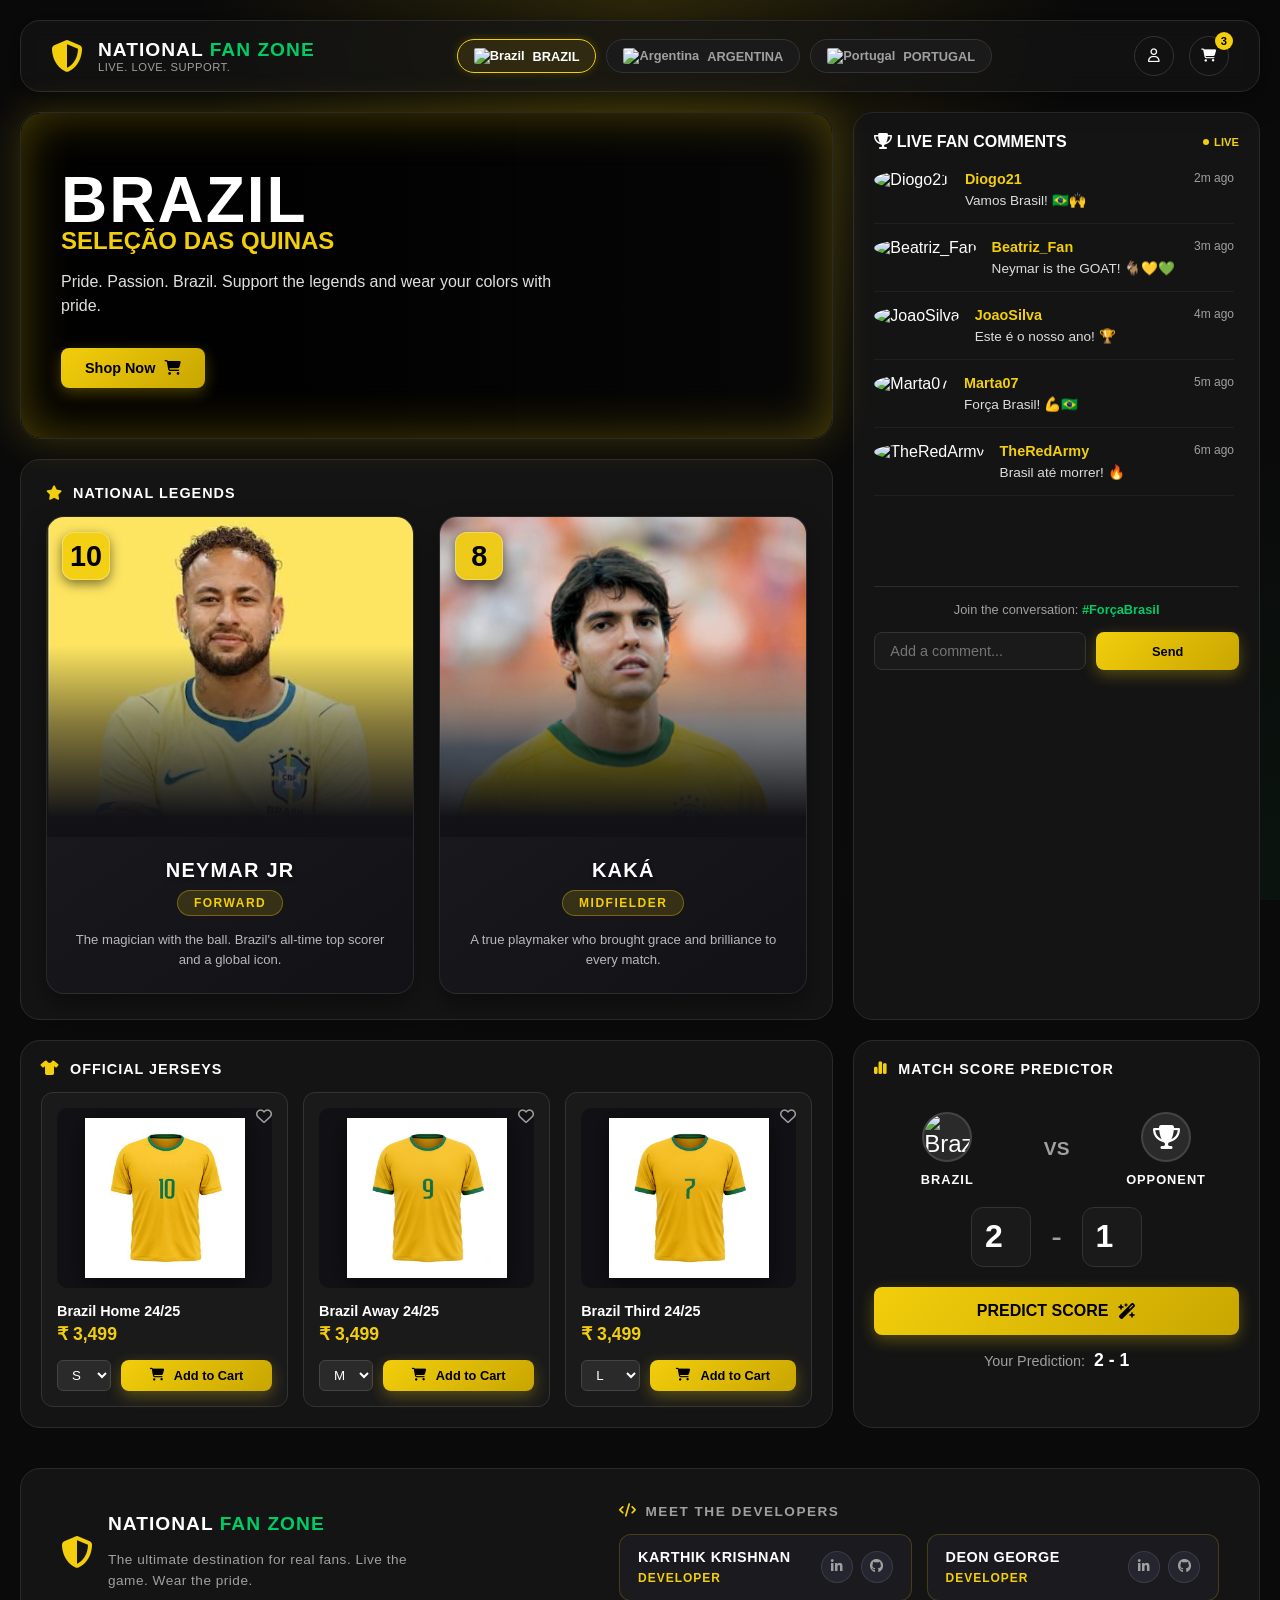
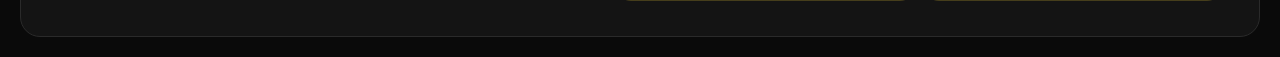
==== commit e27f83be: "Remove legend crests, update hero shop now button scroll, enable jersey heart liking" ====
--- a/indexB.html
+++ b/indexB.html
@@ -54,8 +54,7 @@
                     <h3>SELEÇÃO DAS QUINAS</h3>
                     <p>Pride. Passion. Brazil. Support the legends and wear your colors with pride.</p>
                     <div class="banner-buttons">
-                        <button class="btn btn-primary">Shop Now <i class="fa-solid fa-cart-shopping"></i></button>
-                        <button class="btn btn-outline">View Team <i class="fa-solid fa-chevron-right"></i></button>
+                        <button class="btn btn-primary" onclick="document.getElementById('jerseys-section').scrollIntoView({behavior: 'smooth'})">Shop Now <i class="fa-solid fa-cart-shopping"></i></button>
                     </div>
                 </div>
             </section>
@@ -86,7 +85,6 @@
                         <div class="legend-card-inner">
                             <div class="legend-image" style="background-image: url('images/neymar.jpeg')">
                                 <span class="number">10</span>
-                                <img class="crest" src="https://upload.wikimedia.org/wikipedia/en/thumb/c/cb/Confedera%C3%A7%C3%A3o_Brasileira_de_Futebol_logo.svg/1200px-Confedera%C3%A7%C3%A3o_Brasileira_de_Futebol_logo.svg.png" alt="Crest">
                             </div>
                             <div class="legend-info">
                                 <h5>NEYMAR JR</h5>
@@ -99,7 +97,6 @@
                         <div class="legend-card-inner">
                             <div class="legend-image" style="background-image: url('images/kaka.jpg')">
                                 <span class="number">8</span>
-                                <img class="crest" src="https://upload.wikimedia.org/wikipedia/en/thumb/c/cb/Confedera%C3%A7%C3%A3o_Brasileira_de_Futebol_logo.svg/1200px-Confedera%C3%A7%C3%A3o_Brasileira_de_Futebol_logo.svg.png" alt="Crest">
                             </div>
                             <div class="legend-info">
                                 <h5>KAKÁ</h5>
@@ -112,7 +109,7 @@
             </section>
 
             <!-- Official Jerseys -->
-            <section class="jerseys-section">
+            <section class="jerseys-section" id="jerseys-section">
                 <h4><i class="fa-solid fa-shirt"></i> OFFICIAL JERSEYS</h4>
                 <div class="jerseys-grid">
                     <div class="jersey-card">
--- a/styleB.css
+++ b/styleB.css
@@ -638,10 +638,18 @@
     color: var(--text-muted);
     cursor: pointer;
     z-index: 2;
+    transition: all 0.3s cubic-bezier(0.175, 0.885, 0.32, 1.275);
 }
 
 .favorite:hover {
     color: white;
+    transform: scale(1.15);
+}
+
+.favorite.liked {
+    color: var(--primary-red);
+    filter: drop-shadow(0 0 8px rgba(242, 206, 12, 0.8));
+    transform: scale(1.2);
 }
 
 .jersey-img-container {
